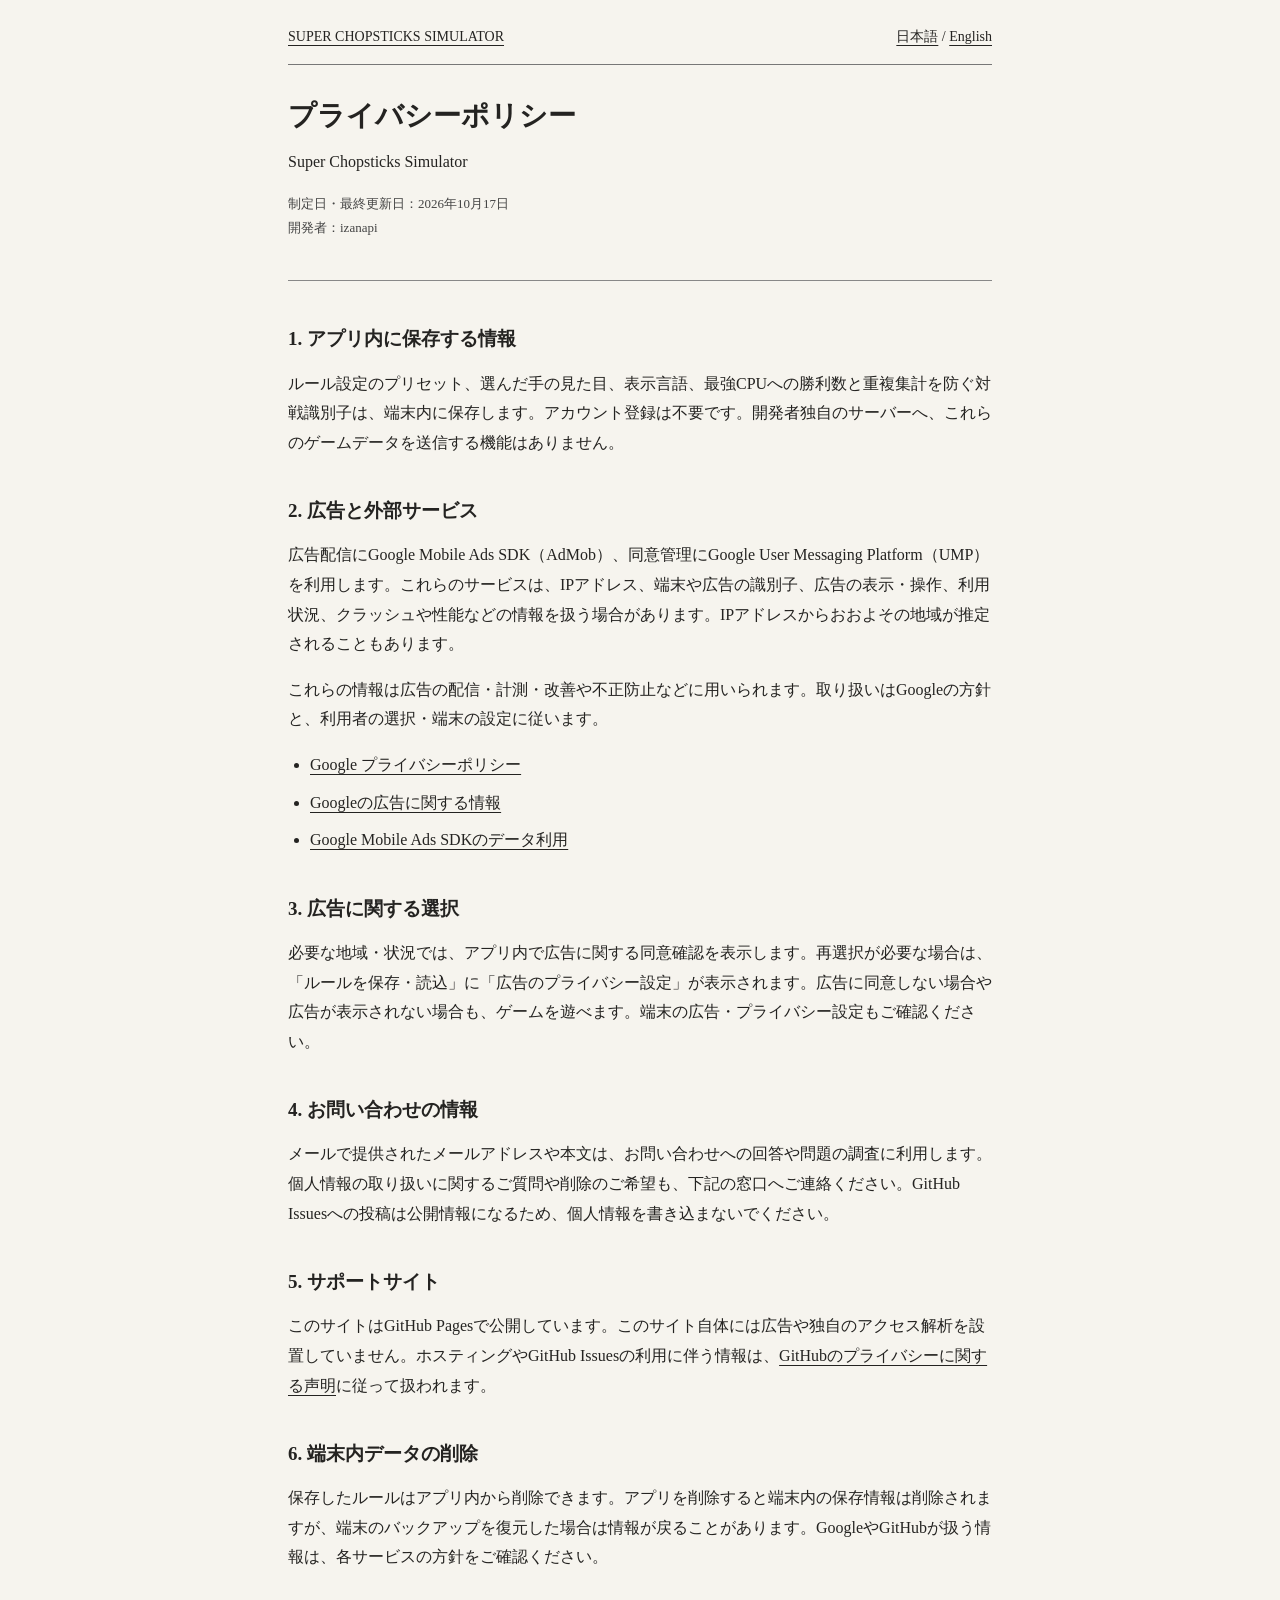
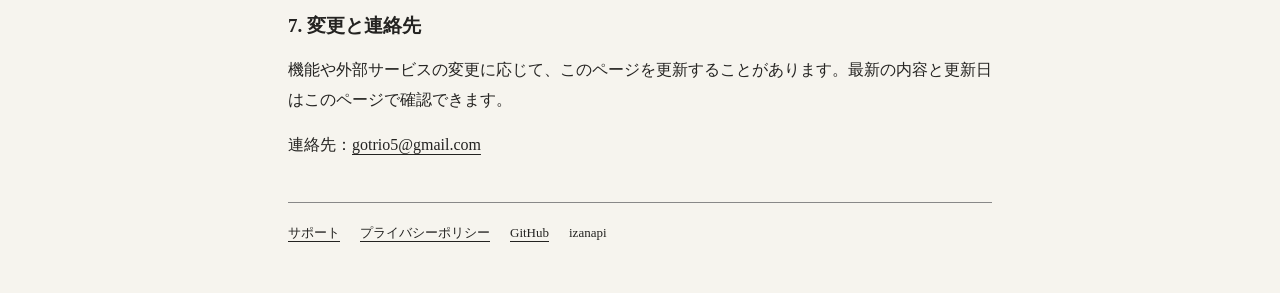
==== privacy.html @ f4d3ed45 "Publish bilingual support and privacy pages" ====
<!doctype html>
<html lang="ja"><head><meta charset="utf-8"><meta name="viewport" content="width=device-width,initial-scale=1"><meta name="description" content="プライバシーポリシー — Super Chopsticks Simulator"><title>プライバシーポリシー | Super Chopsticks Simulator</title><link rel="stylesheet" href="assets/style.css"></head>
<body><div class="wrap"><header class="top"><a href="index.html">SUPER CHOPSTICKS SIMULATOR</a><nav class="languages" aria-label="Language"><a href="privacy.html" lang="ja" hreflang="ja">日本語</a> / <a href="en/privacy.html" lang="en" hreflang="en">English</a></nav></header><main><section class="hero"><div><h1>プライバシーポリシー</h1><p>Super Chopsticks Simulator</p><p class="meta">制定日・最終更新日：2026年10月17日<br>開発者：izanapi</p></div></section><div class="policy">
<h2>1. アプリ内に保存する情報</h2><p>ルール設定のプリセット、選んだ手の見た目、表示言語、最強CPUへの勝利数と重複集計を防ぐ対戦識別子は、端末内に保存します。アカウント登録は不要です。開発者独自のサーバーへ、これらのゲームデータを送信する機能はありません。</p>
<h2>2. 広告と外部サービス</h2><p>広告配信にGoogle Mobile Ads SDK（AdMob）、同意管理にGoogle User Messaging Platform（UMP）を利用します。これらのサービスは、IPアドレス、端末や広告の識別子、広告の表示・操作、利用状況、クラッシュや性能などの情報を扱う場合があります。IPアドレスからおおよその地域が推定されることもあります。</p><p>これらの情報は広告の配信・計測・改善や不正防止などに用いられます。取り扱いはGoogleの方針と、利用者の選択・端末の設定に従います。</p><ul><li><a href="https://policies.google.com/privacy?hl=ja">Google プライバシーポリシー</a></li><li><a href="https://policies.google.com/technologies/ads?hl=ja">Googleの広告に関する情報</a></li><li><a href="https://developers.google.com/admob/ios/privacy/data-disclosure?hl=ja">Google Mobile Ads SDKのデータ利用</a></li></ul>
<h2>3. 広告に関する選択</h2><p>必要な地域・状況では、アプリ内で広告に関する同意確認を表示します。再選択が必要な場合は、「ルールを保存・読込」に「広告のプライバシー設定」が表示されます。広告に同意しない場合や広告が表示されない場合も、ゲームを遊べます。端末の広告・プライバシー設定もご確認ください。</p>
<h2>4. お問い合わせの情報</h2><p>メールで提供されたメールアドレスや本文は、お問い合わせへの回答や問題の調査に利用します。個人情報の取り扱いに関するご質問や削除のご希望も、下記の窓口へご連絡ください。GitHub Issuesへの投稿は公開情報になるため、個人情報を書き込まないでください。</p>
<h2>5. サポートサイト</h2><p>このサイトはGitHub Pagesで公開しています。このサイト自体には広告や独自のアクセス解析を設置していません。ホスティングやGitHub Issuesの利用に伴う情報は、<a href="https://docs.github.com/ja/site-policy/privacy-policies/github-general-privacy-statement">GitHubのプライバシーに関する声明</a>に従って扱われます。</p>
<h2>6. 端末内データの削除</h2><p>保存したルールはアプリ内から削除できます。アプリを削除すると端末内の保存情報は削除されますが、端末のバックアップを復元した場合は情報が戻ることがあります。GoogleやGitHubが扱う情報は、各サービスの方針をご確認ください。</p>
<h2>7. 変更と連絡先</h2><p>機能や外部サービスの変更に応じて、このページを更新することがあります。最新の内容と更新日はこのページで確認できます。</p><p>連絡先：<a href="mailto:gotrio5@gmail.com">gotrio5@gmail.com</a></p></div></main><footer><a href="index.html">サポート</a><a href="privacy.html">プライバシーポリシー</a><a href="https://github.com/izanapi/Chopstick_support">GitHub</a><span>izanapi</span></footer></div></body></html>
---- assets/style.css ----
*{box-sizing:border-box}html{color-scheme:light;scroll-behavior:smooth}body{margin:0;background:#f6f4ee;color:#242321;font-family:"Hiragino Mincho ProN","Yu Mincho",Baskerville,Georgia,serif;line-height:1.85}a{color:inherit;text-underline-offset:4px}a:hover{text-decoration-thickness:2px}a:focus-visible{outline:2px solid #222;outline-offset:5px}.wrap{max-width:760px;margin:auto;padding:24px 28px 48px}.top{display:flex;justify-content:space-between;gap:20px;border-bottom:1px solid #777;padding-bottom:14px;font-size:14px}.languages{white-space:nowrap}.hero{display:flex;align-items:center;gap:28px;padding:32px 0 24px}.hero img{width:88px;height:130px;object-fit:contain;mix-blend-mode:multiply}h1{font-size:28px;line-height:1.35;margin:0 0 12px;font-weight:700}h2{font-size:21px;margin:36px 0 12px}h3{font-size:17px;margin:22px 0 8px}p{margin:10px 0 16px}.sub{font-size:14px;color:#444}.nav{display:flex;gap:24px;flex-wrap:wrap;border-block:1px solid #888;padding:14px 0}.contact{border-block:1px solid #888;padding:18px 0;margin:20px 0}.contact a{font-size:19px;overflow-wrap:anywhere}dl{margin:0}dt{font-weight:700;margin-top:22px}dd{margin:6px 0 0}ul,ol{padding-left:22px}li{margin-bottom:8px}.meta{font-size:13px;color:#444}.policy{border-top:1px solid #888;padding-top:4px}.policy h2{font-size:19px}footer{border-top:1px solid #888;margin-top:42px;padding-top:18px;font-size:13px;display:flex;gap:20px;flex-wrap:wrap}code{font-family:monospace;overflow-wrap:anywhere} @media(max-width:480px){.wrap{padding:18px 20px 32px}.hero{gap:16px}.hero img{width:64px;height:108px}h1{font-size:24px}.nav{gap:16px}.top{font-size:12px}.contact a{font-size:17px}} @media(prefers-reduced-motion:reduce){html{scroll-behavior:auto}}
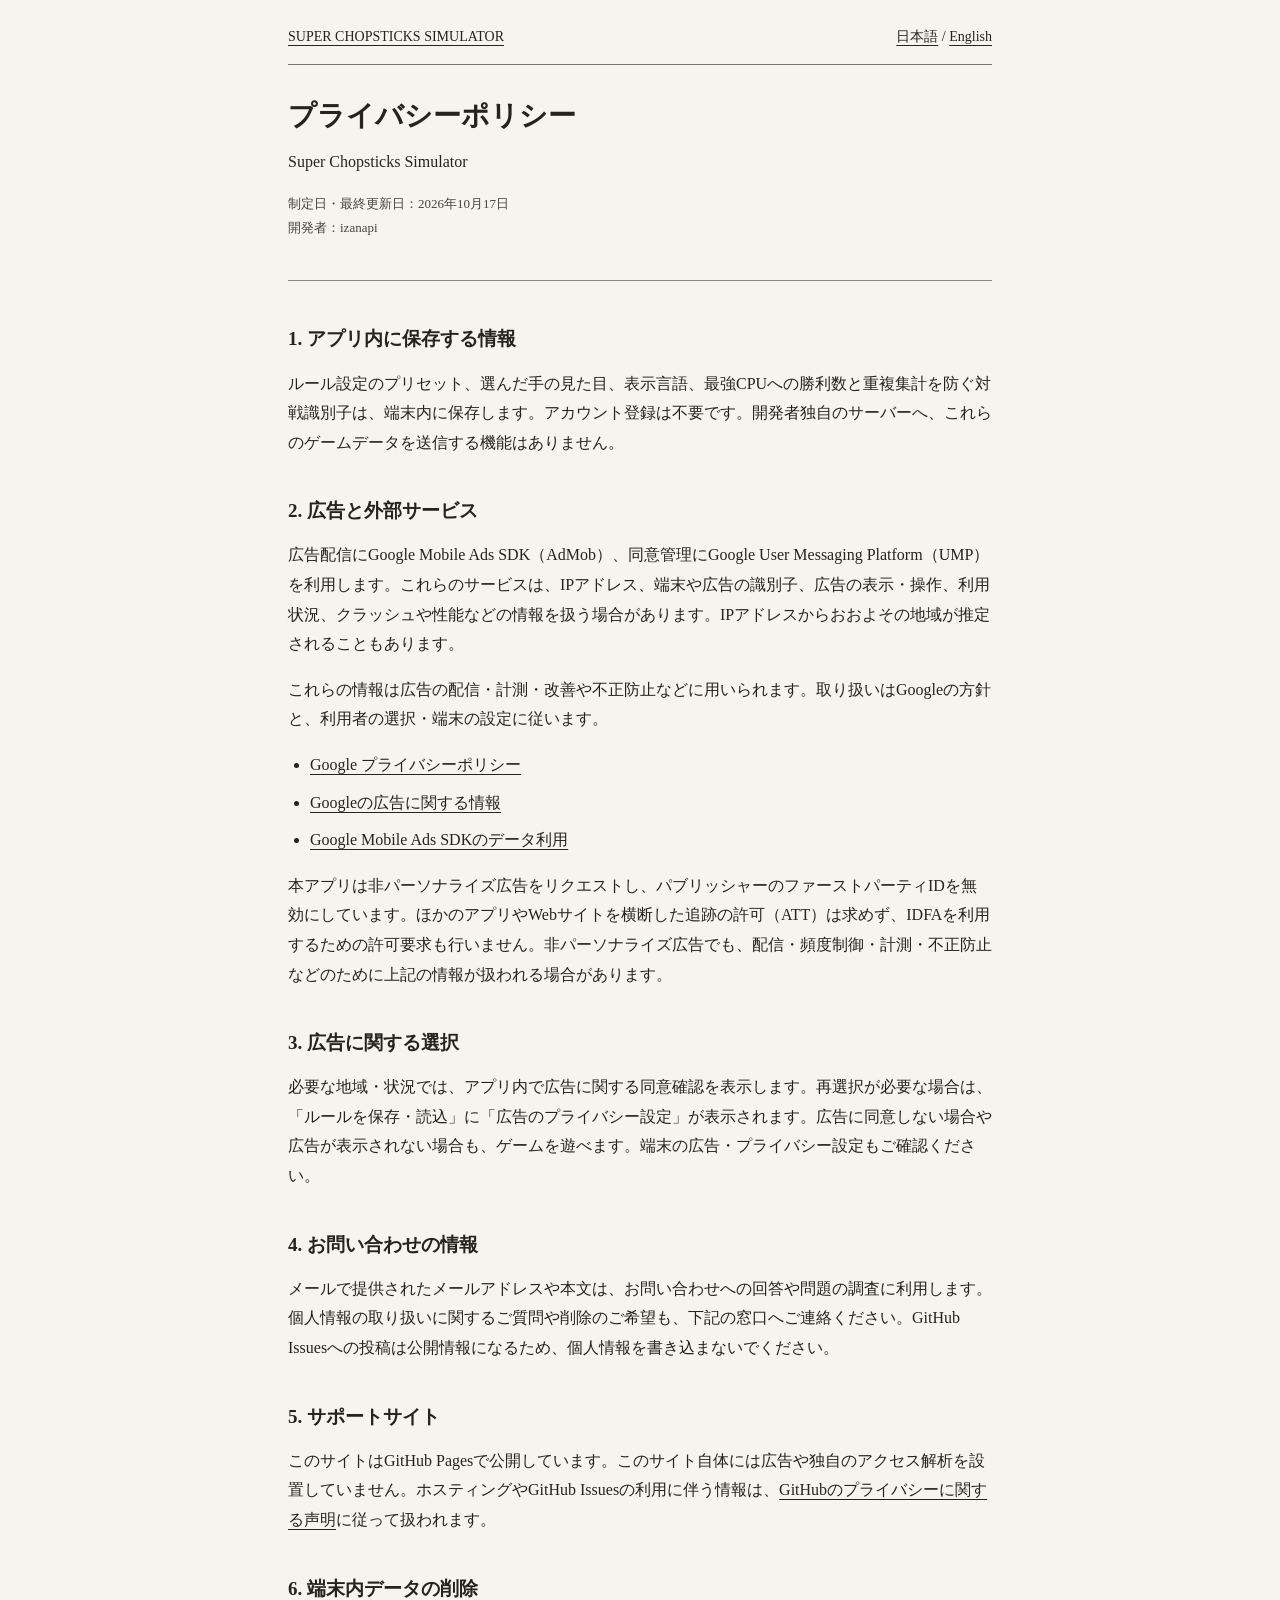
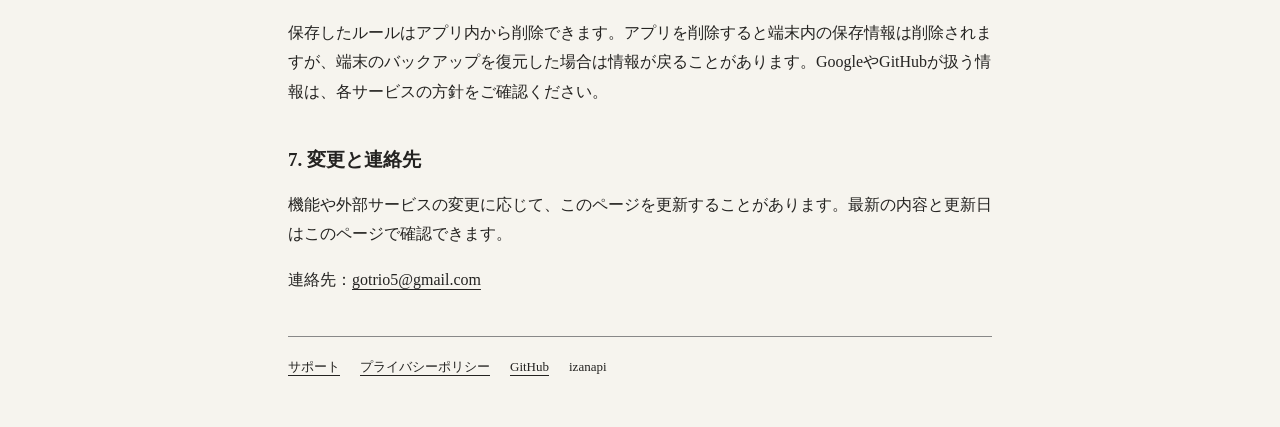
==== commit d03f799b: "Clarify non-personalized advertising and no ATT request" ====
--- a/privacy.html
+++ b/privacy.html
@@ -3,7 +3,7 @@
 <body><div class="wrap"><header class="top"><a href="index.html">SUPER CHOPSTICKS SIMULATOR</a><nav class="languages" aria-label="Language"><a href="privacy.html" lang="ja" hreflang="ja">日本語</a> / <a href="en/privacy.html" lang="en" hreflang="en">English</a></nav></header><main><section class="hero"><div><h1>プライバシーポリシー</h1><p>Super Chopsticks Simulator</p><p class="meta">制定日・最終更新日：2026年10月17日<br>開発者：izanapi</p></div></section><div class="policy">
 <h2>1. アプリ内に保存する情報</h2><p>ルール設定のプリセット、選んだ手の見た目、表示言語、最強CPUへの勝利数と重複集計を防ぐ対戦識別子は、端末内に保存します。アカウント登録は不要です。開発者独自のサーバーへ、これらのゲームデータを送信する機能はありません。</p>
 <h2>2. 広告と外部サービス</h2><p>広告配信にGoogle Mobile Ads SDK（AdMob）、同意管理にGoogle User Messaging Platform（UMP）を利用します。これらのサービスは、IPアドレス、端末や広告の識別子、広告の表示・操作、利用状況、クラッシュや性能などの情報を扱う場合があります。IPアドレスからおおよその地域が推定されることもあります。</p><p>これらの情報は広告の配信・計測・改善や不正防止などに用いられます。取り扱いはGoogleの方針と、利用者の選択・端末の設定に従います。</p><ul><li><a href="https://policies.google.com/privacy?hl=ja">Google プライバシーポリシー</a></li><li><a href="https://policies.google.com/technologies/ads?hl=ja">Googleの広告に関する情報</a></li><li><a href="https://developers.google.com/admob/ios/privacy/data-disclosure?hl=ja">Google Mobile Ads SDKのデータ利用</a></li></ul>
-<h2>3. 広告に関する選択</h2><p>必要な地域・状況では、アプリ内で広告に関する同意確認を表示します。再選択が必要な場合は、「ルールを保存・読込」に「広告のプライバシー設定」が表示されます。広告に同意しない場合や広告が表示されない場合も、ゲームを遊べます。端末の広告・プライバシー設定もご確認ください。</p>
+<p>本アプリは非パーソナライズ広告をリクエストし、パブリッシャーのファーストパーティIDを無効にしています。ほかのアプリやWebサイトを横断した追跡の許可（ATT）は求めず、IDFAを利用するための許可要求も行いません。非パーソナライズ広告でも、配信・頻度制御・計測・不正防止などのために上記の情報が扱われる場合があります。</p><h2>3. 広告に関する選択</h2><p>必要な地域・状況では、アプリ内で広告に関する同意確認を表示します。再選択が必要な場合は、「ルールを保存・読込」に「広告のプライバシー設定」が表示されます。広告に同意しない場合や広告が表示されない場合も、ゲームを遊べます。端末の広告・プライバシー設定もご確認ください。</p>
 <h2>4. お問い合わせの情報</h2><p>メールで提供されたメールアドレスや本文は、お問い合わせへの回答や問題の調査に利用します。個人情報の取り扱いに関するご質問や削除のご希望も、下記の窓口へご連絡ください。GitHub Issuesへの投稿は公開情報になるため、個人情報を書き込まないでください。</p>
 <h2>5. サポートサイト</h2><p>このサイトはGitHub Pagesで公開しています。このサイト自体には広告や独自のアクセス解析を設置していません。ホスティングやGitHub Issuesの利用に伴う情報は、<a href="https://docs.github.com/ja/site-policy/privacy-policies/github-general-privacy-statement">GitHubのプライバシーに関する声明</a>に従って扱われます。</p>
 <h2>6. 端末内データの削除</h2><p>保存したルールはアプリ内から削除できます。アプリを削除すると端末内の保存情報は削除されますが、端末のバックアップを復元した場合は情報が戻ることがあります。GoogleやGitHubが扱う情報は、各サービスの方針をご確認ください。</p>
